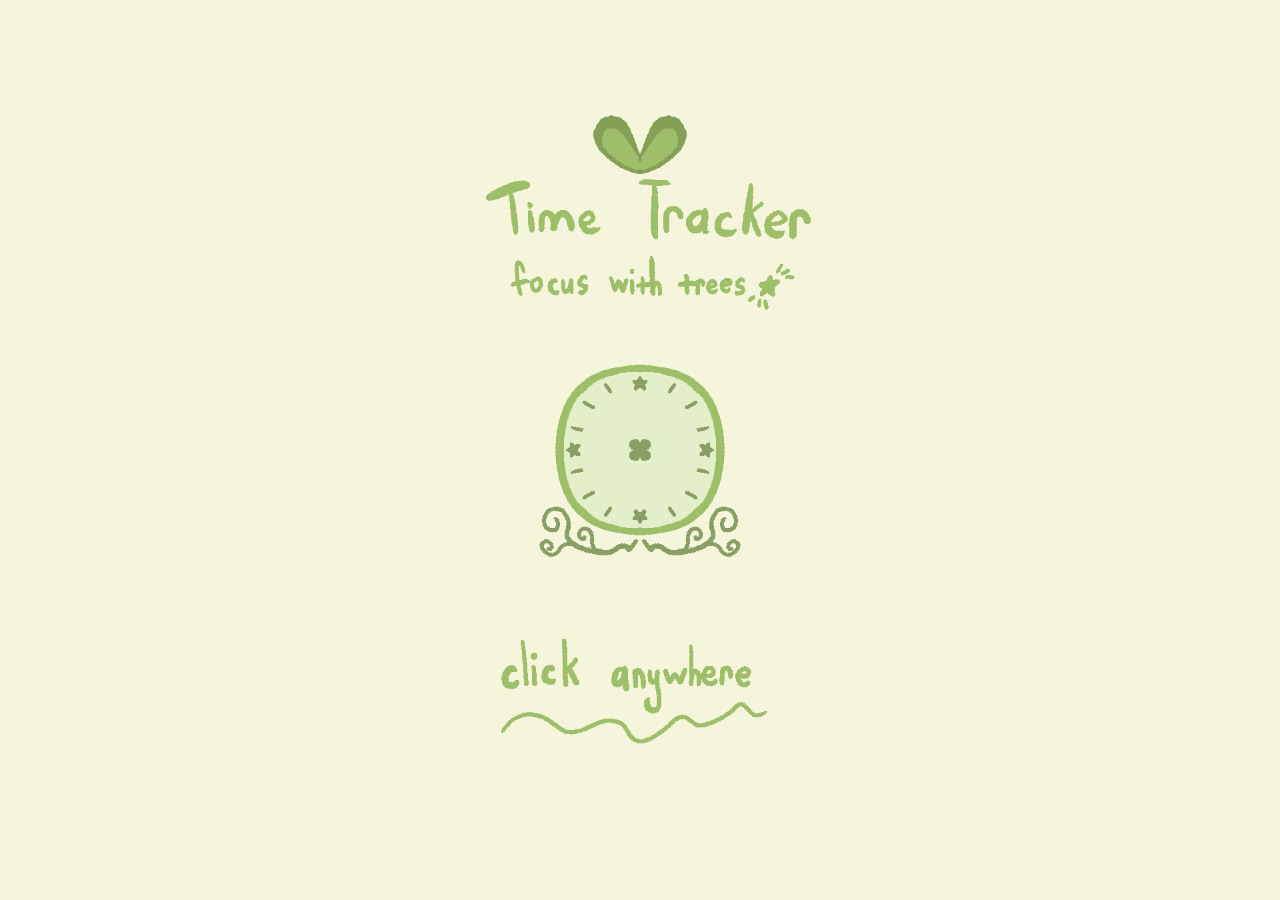
==== treetime.html @ ffada8b3 "Add files via upload" ====
<!DOCTYPE html>
<html lang="en">
    <head>
        <title>treetime</title>

        <link rel= "icon" type="image/png" href="images/leaf.png">
        
        <style>
            @font-face {
                font-family: Daydream;
                src: url('fonts/Daydream DEMO.otf');
            }
            h1 {
                font-family: 'Daydream';
                color: rgb(144, 171, 96);
                text-align: center;
            }       

            @font-face {
                font-family: Japan;
                src: url('fonts/To Japan.otf');
            }
            h4 {
                font-family: 'Japan';
                color: rgb(144, 171, 96);
                text-align: center;
            }     


            html, body {
                height: 100%;
                overflow: hidden;

                margin: 0;
                padding: 0;
                box-sizing: border-box;
            }

            .fullscreen-img {
                width: 100vw;
                height: 100dvh;
                object-fit: contain;
                display: block;
            }

            #treetime-startscreen {
                position:fixed;
                top: 0;
                left: 0;
                width: 100vw;
                height: 100vh;
                background-color: beige;
                z-index: 9999;
                cursor: pointer;
                transition: opacity 0.6s ease;
            }

            #main-treetime {
                display: none;
            }
        </style>
    </head>

    <body style = "background-color: beige;">
        <div id="startscreen" onclick="revealWebsite()">
        <img src="images/treetime_startscreen_trans.png" alt="tree time start screen" class="fullscreen-img">
        </div>
        
        <div id="main-treetime">
        <h1 style="font-family:'Daydream'">treetime</h1>
        <h4 style="font-family:'Japan';">a tree to track how long you focus</h5>
        </div>
        
        <script>
            function revealWebsite() {
                const overlay = document.getElementById('startscreen');
                const website = document.getElementById('main-treetime');

                website.style.display = 'block';
                overlay.style.opacity = 0;

                setTimeout(() => {
                    overlay.style.display = 'none';
                }, 600);
            }
        </script>
    </body>
</html>
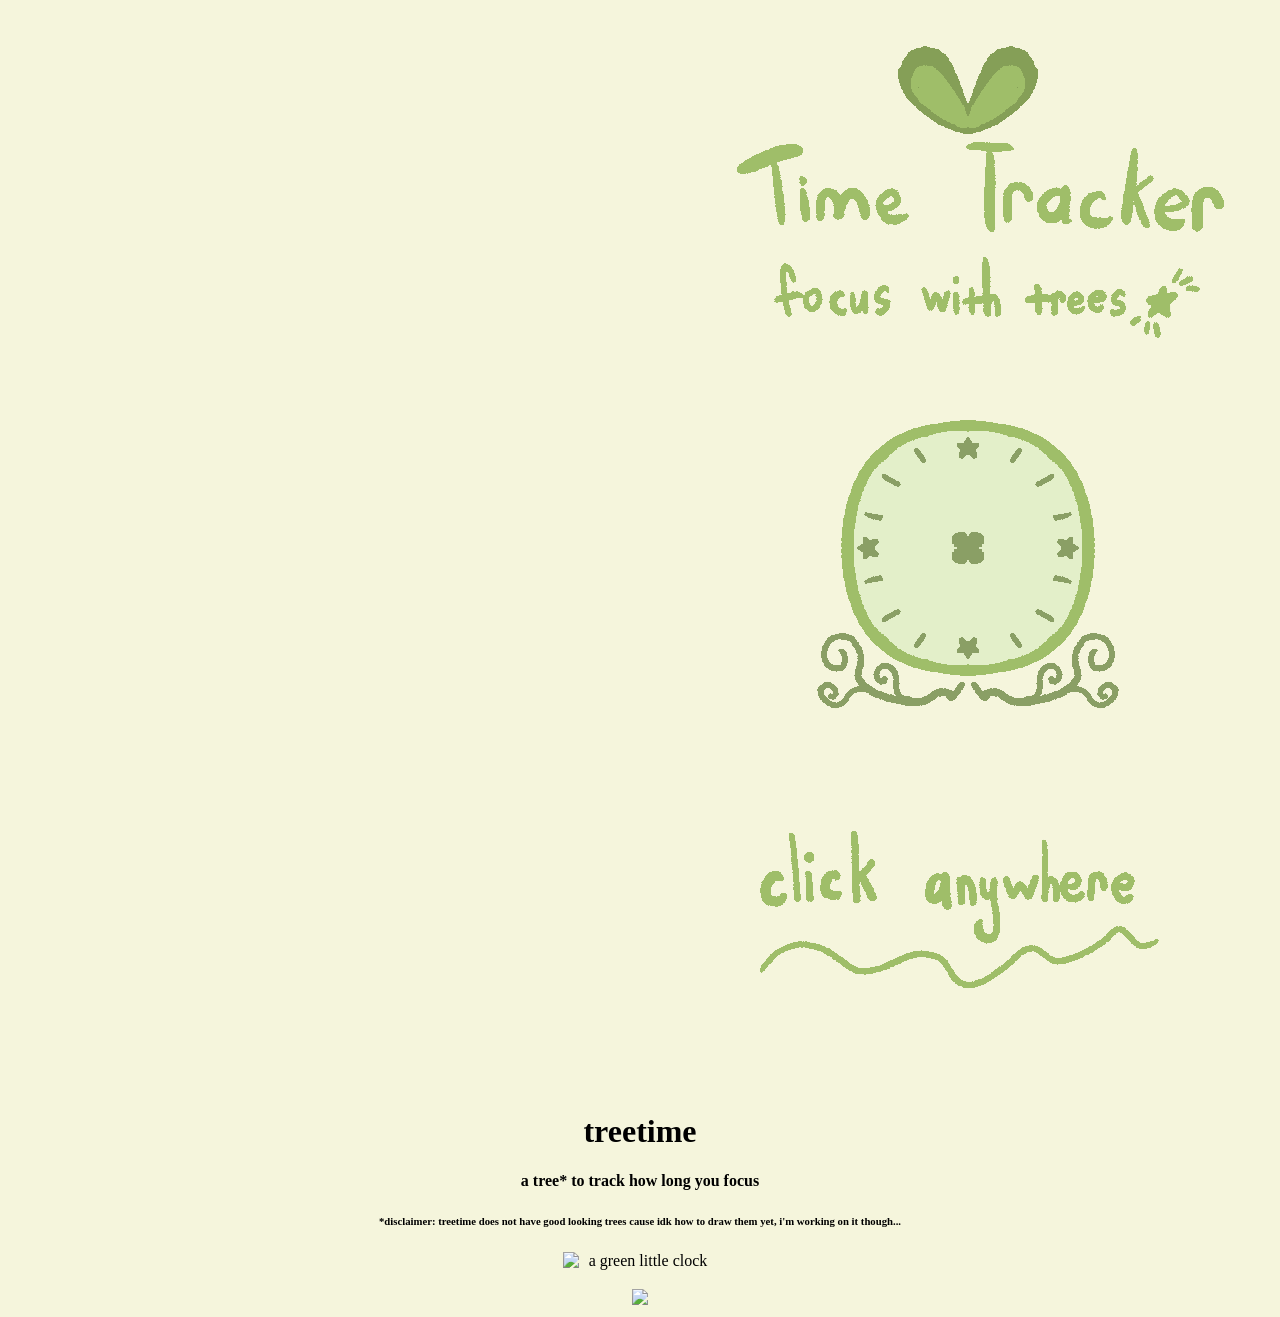
==== commit 1056fd93: "Refactor treetime.html to include external CSS today i reformatted my code, so now there's an extern" ====
--- a/treetime.html
+++ b/treetime.html
@@ -5,72 +5,30 @@
 
         <link rel= "icon" type="image/png" href="images/leaf.png">
         
-        <style>
-            @font-face {
-                font-family: Daydream;
-                src: url('fonts/Daydream DEMO.otf');
-            }
-            h1 {
-                font-family: 'Daydream';
-                color: rgb(144, 171, 96);
-                text-align: center;
-            }       
+        <link rel="stylesheet" href="style.css">
 
-            @font-face {
-                font-family: Japan;
-                src: url('fonts/To Japan.otf');
-            }
-            h4 {
-                font-family: 'Japan';
-                color: rgb(144, 171, 96);
-                text-align: center;
-            }     
-
-
-            html, body {
-                height: 100%;
-                overflow: hidden;
-
-                margin: 0;
-                padding: 0;
-                box-sizing: border-box;
-            }
-
-            .fullscreen-img {
-                width: 100vw;
-                height: 100dvh;
-                object-fit: contain;
-                display: block;
-            }
-
-            #treetime-startscreen {
-                position:fixed;
-                top: 0;
-                left: 0;
-                width: 100vw;
-                height: 100vh;
-                background-color: beige;
-                z-index: 9999;
-                cursor: pointer;
-                transition: opacity 0.6s ease;
-            }
-
-            #main-treetime {
-                display: none;
-            }
-        </style>
     </head>
-
     <body style = "background-color: beige;">
         <div id="startscreen" onclick="revealWebsite()">
         <img src="images/treetime_startscreen_trans.png" alt="tree time start screen" class="fullscreen-img">
         </div>
         
-        <div id="main-treetime">
+        <div id="main-treetime" align="center">
         <h1 style="font-family:'Daydream'">treetime</h1>
-        <h4 style="font-family:'Japan';">a tree to track how long you focus</h5>
+        <h4 style="font-family:'Japan';">a tree* to track how long you focus</h4>
+        <h6 style="font-family:'Japan';">*disclaimer: treetime does not have good looking trees cause idk how to draw them yet, i'm working on it though...</h6>
+        <img src="images/clock.png" alt="a green little clock" style="width:155px; min-width: 155px; height: 155px;">
         </div>
-        
+
+        <br>
+
+        <div align="center">
+            <button style="background: none; border: none;" class="startbutton">
+                <img src="images/startbutton.png">
+                
+            </button>
+        </div>
+
         <script>
             function revealWebsite() {
                 const overlay = document.getElementById('startscreen');
